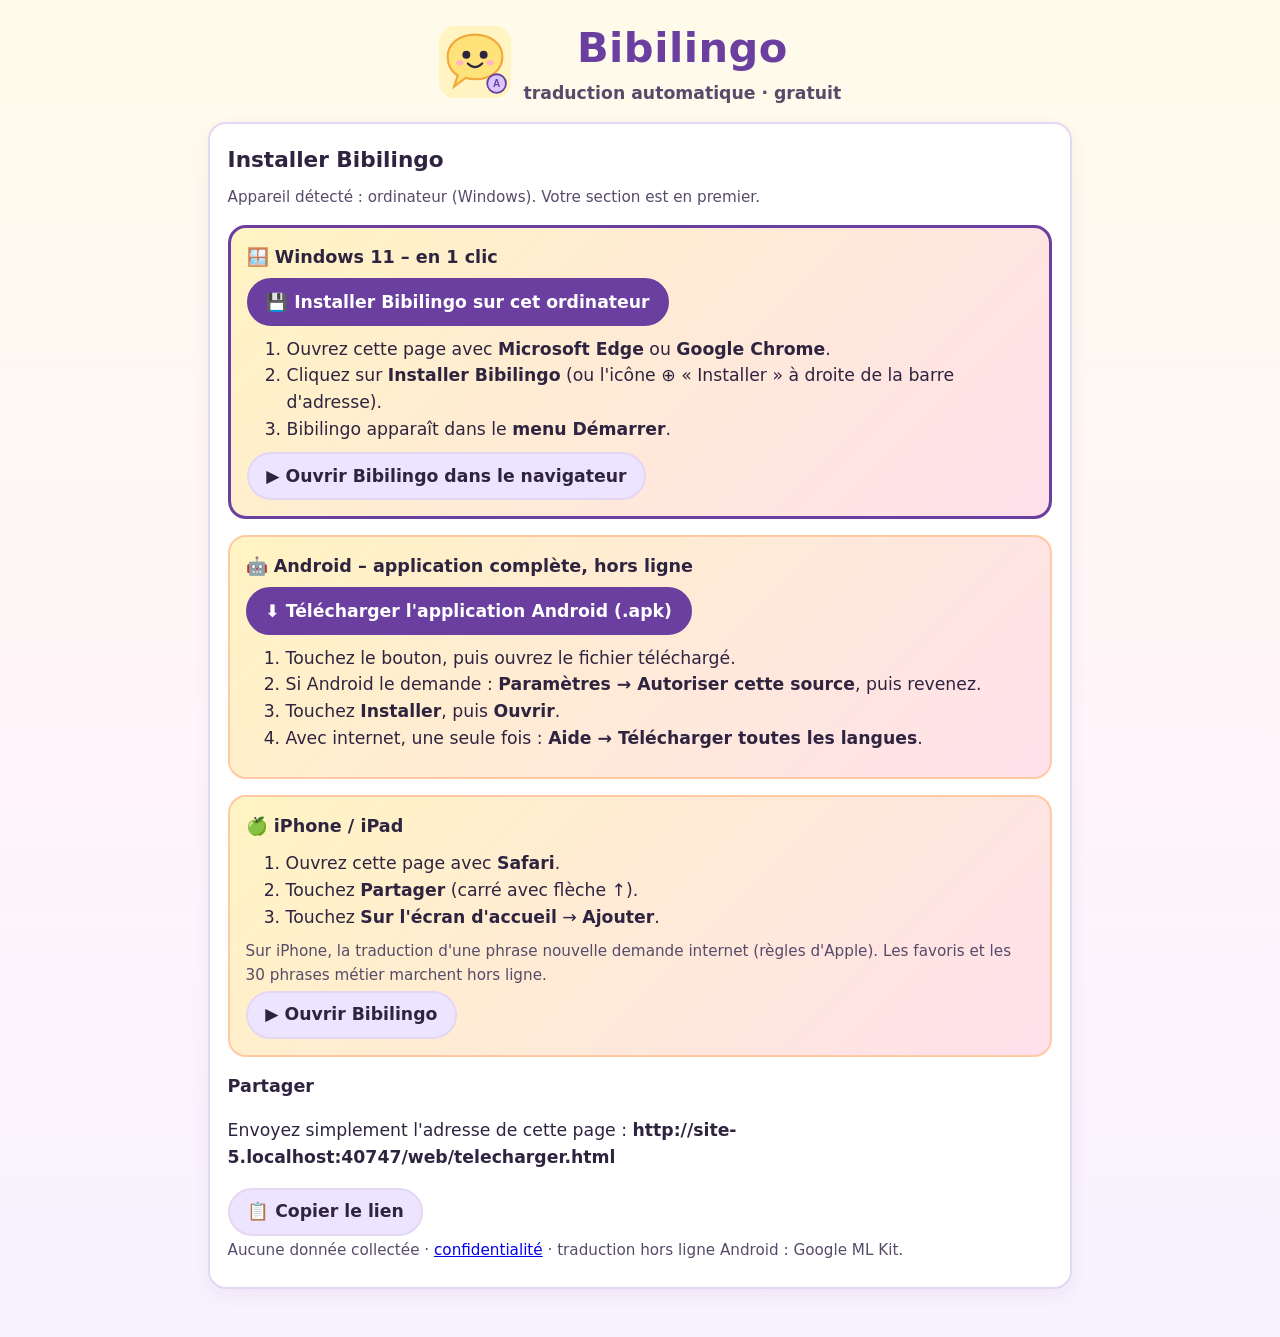
==== web/telecharger.html @ a71713a9 "Bibilingo 1.0.0 – application Android, site web et compilation automatique Co-Authored-By: Claude Op" ====
<!DOCTYPE html>
<html lang="fr">
<head>
<meta charset="utf-8">
<meta name="viewport" content="width=device-width, initial-scale=1">
<meta http-equiv="Content-Security-Policy" content="default-src 'self'; script-src 'self'; style-src 'self'; img-src 'self' data:; object-src 'none'; base-uri 'none'">
<title>Télécharger Bibilingo – traduction automatique</title>
<link rel="manifest" href="manifest.webmanifest">
<link rel="icon" href="icons/icon.svg" type="image/svg+xml">
<link rel="stylesheet" href="styles.css">
</head>
<body>
<header class="top">
  <img src="icons/icon.svg" width="72" height="72" alt="">
  <div><h1>Bibilingo</h1><p class="subtitle">traduction automatique · gratuit</p></div>
</header>
<main>
<section class="panel">
  <h2>Installer Bibilingo</h2>
  <p id="detect" class="hint" role="status"></p>

  <article class="result dl-card" id="c-android">
    <h3>🤖 Android – application complète, hors ligne</h3>
    <a class="btn primary" href="https://github.com/Bianca23-cloud/bibilingo/releases/latest/download/Bibilingo-android.apk">⬇️ Télécharger l'application Android (.apk)</a>
    <ol>
      <li>Touchez le bouton, puis ouvrez le fichier téléchargé.</li>
      <li>Si Android le demande : <strong>Paramètres → Autoriser cette source</strong>, puis revenez.</li>
      <li>Touchez <strong>Installer</strong>, puis <strong>Ouvrir</strong>.</li>
      <li>Avec internet, une seule fois : <strong>Aide → Télécharger toutes les langues</strong>.</li>
    </ol>
  </article>

  <article class="result dl-card" id="c-windows">
    <h3>🪟 Windows 11 – en 1 clic</h3>
    <button id="install" class="btn primary" type="button" hidden>💾 Installer Bibilingo sur cet ordinateur</button>
    <ol>
      <li>Ouvrez cette page avec <strong>Microsoft Edge</strong> ou <strong>Google Chrome</strong>.</li>
      <li>Cliquez sur <strong>Installer Bibilingo</strong> (ou l'icône ⊕ « Installer » à droite de la barre d'adresse).</li>
      <li>Bibilingo apparaît dans le <strong>menu Démarrer</strong>.</li>
    </ol>
    <a class="btn" href="index.html">▶️ Ouvrir Bibilingo dans le navigateur</a>
  </article>

  <article class="result dl-card" id="c-iphone">
    <h3>🍏 iPhone / iPad</h3>
    <ol>
      <li>Ouvrez cette page avec <strong>Safari</strong>.</li>
      <li>Touchez <strong>Partager</strong> (carré avec flèche ↑).</li>
      <li>Touchez <strong>Sur l'écran d'accueil</strong> → <strong>Ajouter</strong>.</li>
    </ol>
    <p class="hint">Sur iPhone, la traduction d'une phrase nouvelle demande internet (règles d'Apple). Les favoris et les 30 phrases métier marchent hors ligne.</p>
    <a class="btn" href="index.html">▶️ Ouvrir Bibilingo</a>
  </article>

  <h3>Partager</h3>
  <p>Envoyez simplement l'adresse de cette page : <strong id="share-url"></strong></p>
  <button id="copy-link" class="btn" type="button">📋 Copier le lien</button>
  <p class="hint">Aucune donnée collectée · <a href="privacy.html">confidentialité</a> · traduction hors ligne Android : Google ML Kit.</p>
</section>
</main>
<p id="toast" class="toast" role="status" aria-live="polite"></p>
<script src="telecharger.js"></script>
</body>
</html>
---- web/styles.css ----
:root{
  --jaune:#FFF4C2; --jaune-fort:#FFE27A; --orange:#FFD9B3; --orange-fort:#F2A93B;
  --mauve:#EDE4FF; --mauve-fort:#6B3FA0; --rose:#FFE0EC; --vert:#DDF5E6;
  --texte:#2E2440; --doux:#574B6A; --bord:#E3D7F2; --blanc:#fff;
  --r:18px;
}
*{box-sizing:border-box}
html{-webkit-text-size-adjust:100%}
body{margin:0;min-height:100vh;font-family:"Segoe UI",system-ui,-apple-system,Roboto,"Noto Sans",Arial,sans-serif;font-size:1.08rem;line-height:1.55;color:var(--texte);
  background:linear-gradient(180deg,#FFFBEA 0%,#FFF5FA 55%,#F7F2FF 100%);
  padding:env(safe-area-inset-top) env(safe-area-inset-right) env(safe-area-inset-bottom) env(safe-area-inset-left)}
button,select,textarea,input{font:inherit;color:inherit}
:focus-visible{outline:3px solid #E86A10;outline-offset:2px}
.sr-only{position:absolute;width:1px;height:1px;overflow:hidden;clip:rect(0 0 0 0);white-space:nowrap}
.skip{position:absolute;left:-999px;top:0}.skip:focus{left:1rem;top:1rem;background:#fff;padding:.5rem 1rem;z-index:20;border-radius:8px}

.top{display:flex;align-items:center;gap:.8rem;flex-wrap:wrap;justify-content:center;padding:1rem 1rem .4rem;text-align:center}
.top h1{margin:0;font-size:clamp(1.9rem,6vw,2.6rem);letter-spacing:.5px;color:var(--mauve-fort)}
.subtitle{margin:0;font-weight:600;color:var(--doux)}
.mascots{display:flex;gap:.2rem}
.mascots svg{width:64px;height:64px}
.net{flex-basis:100%;margin:.2rem 0 0;font-size:.95rem}
.net span{display:inline-block;padding:.1rem .7rem;border-radius:999px;background:var(--vert);border:1px solid #9BD3B0}
.net span.off{background:var(--orange);border-color:var(--orange-fort)}

.tabs{display:flex;gap:.4rem;overflow-x:auto;padding:.4rem 1rem;max-width:56rem;margin:0 auto;scrollbar-width:thin}
.tab{flex:1 0 auto;min-height:48px;border:2px solid var(--bord);background:var(--blanc);border-radius:999px;padding:.4rem 1rem;cursor:pointer;font-weight:600}
.tab[aria-current="page"]{background:var(--jaune-fort);border-color:var(--orange-fort)}

main{max-width:56rem;margin:0 auto;padding:.5rem 1rem 3rem}
.panel{background:var(--blanc);border:2px solid var(--bord);border-radius:var(--r);padding:1rem 1.1rem 1.3rem;box-shadow:0 6px 18px rgba(107,63,160,.07)}
h2{margin:.2rem 0 .6rem;font-size:1.35rem}
h3{font-size:1.1rem;margin:1rem 0 .4rem}

.langs{display:grid;grid-template-columns:1fr 1fr;gap:1rem;align-items:end}
@media (max-width:560px){.langs{grid-template-columns:1fr}}
fieldset{border:0;margin:0;padding:0;display:flex;gap:.5rem;flex-wrap:wrap}
legend,.tgt label{font-weight:700;margin-bottom:.35rem;display:block}
.pill{display:inline-flex;align-items:center;gap:.4rem;min-height:48px;padding:.3rem 1rem;border-radius:999px;background:var(--mauve);border:2px solid var(--bord);cursor:pointer}
.pill:has(input:checked){background:var(--jaune-fort);border-color:var(--orange-fort);font-weight:700}
.pill input{width:1.2rem;height:1.2rem;accent-color:var(--mauve-fort)}
select{width:100%;min-height:48px;padding:.4rem .7rem;border-radius:12px;border:2px solid var(--bord);background:var(--jaune)}

.input-zone{margin-top:1rem;display:grid;gap:.7rem}
.mic{display:flex;align-items:center;justify-content:center;gap:.7rem;min-height:84px;border-radius:999px;border:3px solid var(--orange-fort);
  background:linear-gradient(135deg,var(--jaune-fort),#FFC8A0);font-size:1.25rem;font-weight:700;cursor:pointer}
.mic-ico{font-size:2rem}
.mic[aria-pressed="true"]{background:linear-gradient(135deg,#FFB3C7,#D9C6FF);border-color:var(--mauve-fort)}
textarea{width:100%;border-radius:14px;border:2px solid var(--bord);padding:.7rem .9rem;background:#FFFDF6;resize:vertical;font-size:1.15rem}
.row{display:flex;flex-wrap:wrap;gap:.5rem;align-items:center}
.btn{min-height:48px;padding:.4rem 1.1rem;border-radius:999px;border:2px solid var(--bord);background:var(--mauve);cursor:pointer;font-weight:600;text-decoration:none;display:inline-flex;align-items:center;color:var(--texte)}
.btn.primary{background:var(--mauve-fort);border-color:var(--mauve-fort);color:#fff}
.btn:disabled{opacity:.55;cursor:not-allowed}
.link{background:none;border:0;padding:0;color:var(--mauve-fort);text-decoration:underline;font-weight:700;cursor:pointer}
.hint{color:var(--doux);font-size:.95rem;margin:.2rem 0}

.result{margin-top:1rem;border-radius:var(--r);padding:1rem;background:linear-gradient(135deg,var(--jaune),var(--rose));border:2px solid #FFC9A3}
.badge{display:inline-block;margin:0;padding:.1rem .7rem;border-radius:999px;background:#fff;font-size:.88rem;border:1px solid var(--bord)}
.r-text{font-size:clamp(1.35rem,4.5vw,1.8rem);font-weight:700;margin:.6rem 0;word-break:break-word}
.words-title{font-size:1rem;margin:.9rem 0 .3rem}
.words{display:flex;flex-wrap:wrap;gap:.4rem}
.word{min-height:44px;min-width:44px;padding:.3rem .8rem;border-radius:12px;border:2px solid #fff;background:rgba(255,255,255,.75);cursor:pointer;font-size:1.1rem}
.word.playing{background:var(--jaune-fort);border-color:var(--orange-fort)}

.fallback{margin-top:1rem;padding:1rem;border-radius:var(--r);background:var(--orange);border:2px solid var(--orange-fort)}

.cats{display:flex;flex-wrap:wrap;gap:.4rem;margin:.6rem 0}
.cat{min-height:44px;border-radius:999px;border:2px solid var(--bord);background:var(--mauve);padding:.3rem .9rem;cursor:pointer;font-weight:600}
.cat[aria-pressed="true"]{background:var(--jaune-fort);border-color:var(--orange-fort)}
.phrases{list-style:none;padding:0;margin:0;display:grid;gap:.6rem}
.phrases li{border:2px solid var(--bord);border-radius:14px;padding:.7rem .9rem;background:#FFFDF8;display:grid;grid-template-columns:1fr auto;gap:.4rem;align-items:center}
.ph-src{margin:0;color:var(--doux);font-size:.95rem}
.ph-tgt{margin:.1rem 0 0;font-weight:700;font-size:1.15rem}
.ph-btns{display:flex;gap:.3rem}
.icon-btn{min-width:48px;min-height:48px;border-radius:50%;border:2px solid var(--bord);background:var(--jaune);cursor:pointer;font-size:1.2rem}
.caps li{margin:.2rem 0}

.modal{position:fixed;inset:0;background:rgba(46,36,64,.45);display:grid;place-items:center;padding:1rem;z-index:30}
.modal[hidden]{display:none}
.modal-box{max-width:30rem;background:#fff;border-radius:var(--r);padding:1.2rem;border:3px solid var(--mauve-fort)}
.toast{position:fixed;left:50%;bottom:1.2rem;transform:translateX(-50%);background:var(--texte);color:#fff;padding:.5rem 1rem;border-radius:999px;margin:0;opacity:0;pointer-events:none;transition:opacity .2s}
.toast.show{opacity:1}

@media (prefers-reduced-motion:no-preference){
  .mascots .bibi{animation:bob 3s ease-in-out infinite}
  .mascots .lingo{animation:bob 3s ease-in-out .6s infinite}
  body.listening .mascots svg{animation:wiggle .5s ease-in-out infinite}
  @keyframes bob{50%{transform:translateY(-5px)}}
  @keyframes wiggle{25%{transform:rotate(-6deg)}75%{transform:rotate(6deg)}}
}
@media (forced-colors:active){.btn,.tab,.pill,.mic{border:2px solid ButtonText}}
.settings{display:grid;gap:.5rem;justify-items:start}
.settings select{max-width:16rem}
.dl-card{margin:1rem 0}.dl-card h3{margin-top:0}.dl-card ol{margin:.6rem 0}
.dl-card.mine{border-width:3px;border-color:var(--mauve-fort)}
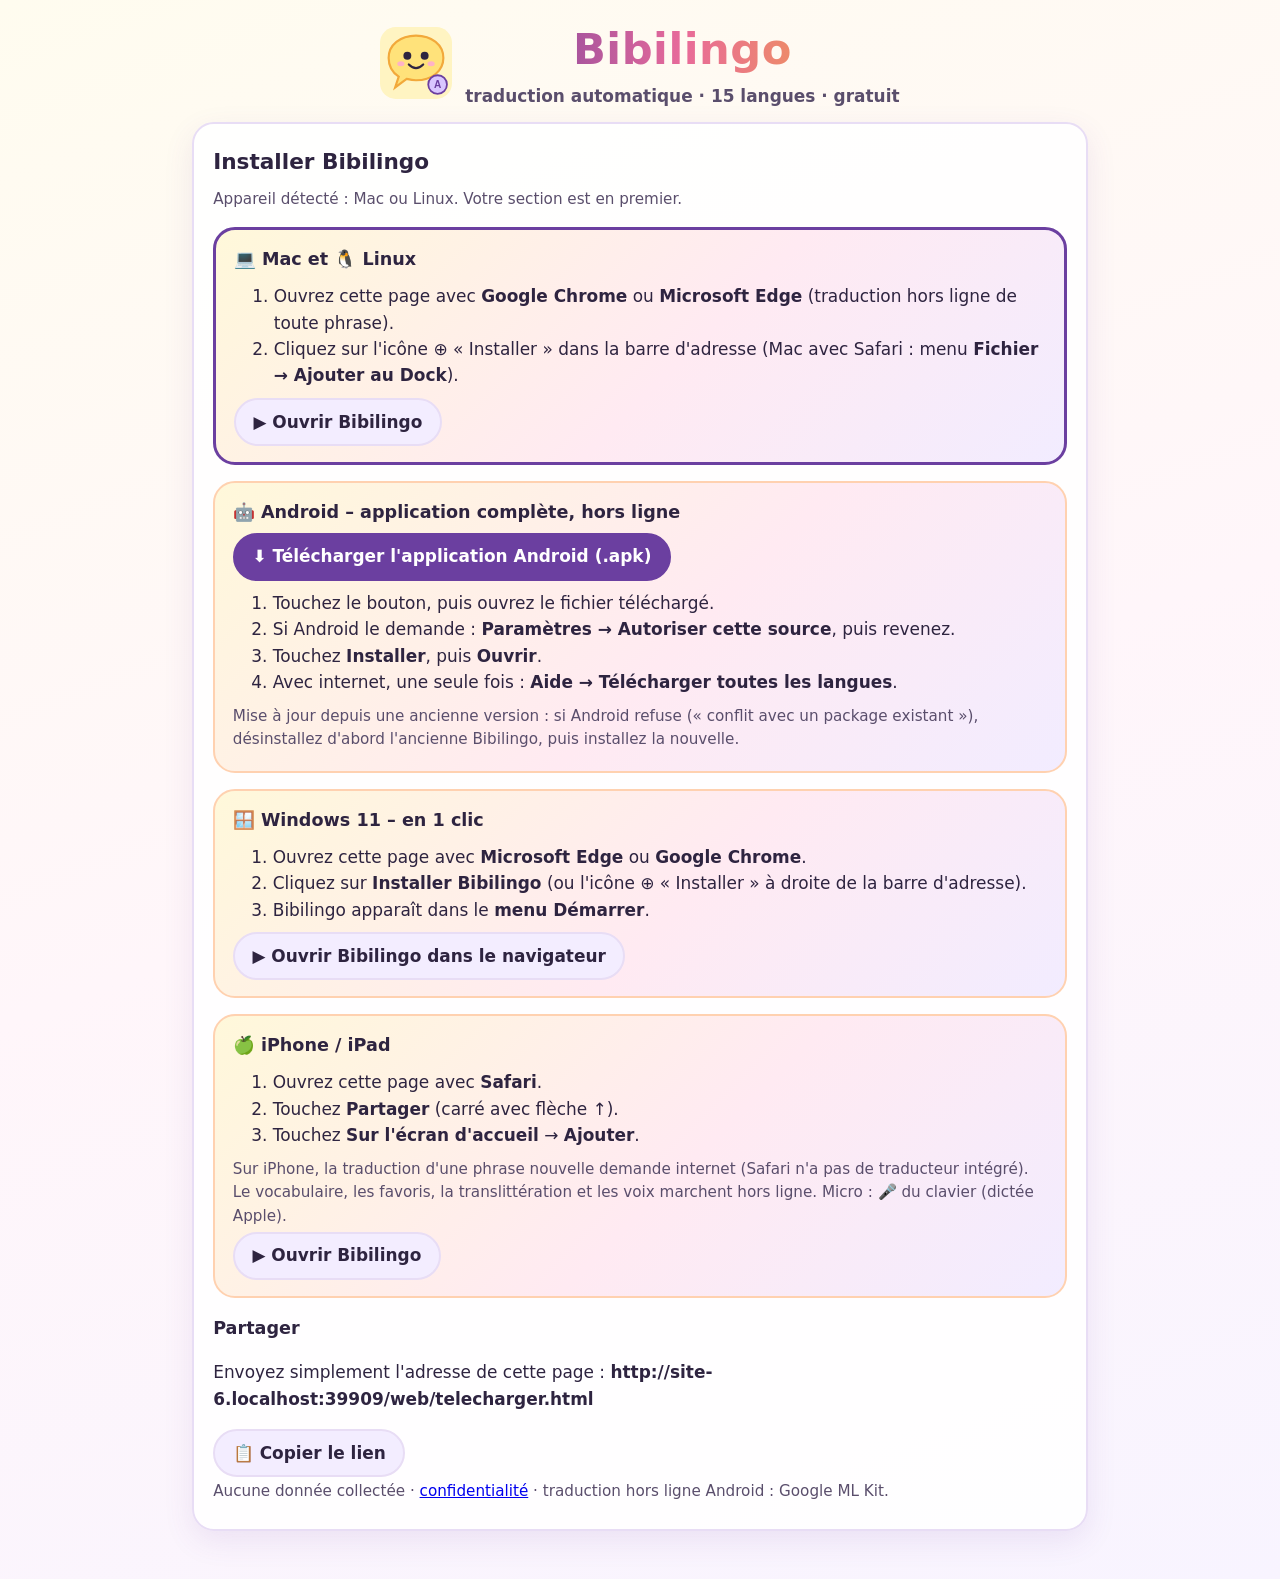
==== commit 08dbdc1e: "Bibilingo 2.0 : 15 langues en entrée et en sortie, translittération, vocabulaire, voix natives Langu" ====
--- a/web/telecharger.html
+++ b/web/telecharger.html
@@ -12,7 +12,7 @@
 <body>
 <header class="top">
   <img src="icons/icon.svg" width="72" height="72" alt="">
-  <div><h1>Bibilingo</h1><p class="subtitle">traduction automatique · gratuit</p></div>
+  <div><h1>Bibilingo</h1><p class="subtitle">traduction automatique · 15 langues · gratuit</p></div>
 </header>
 <main>
 <section class="panel">
@@ -28,6 +28,7 @@
       <li>Touchez <strong>Installer</strong>, puis <strong>Ouvrir</strong>.</li>
       <li>Avec internet, une seule fois : <strong>Aide → Télécharger toutes les langues</strong>.</li>
     </ol>
+    <p class="hint">Mise à jour depuis une ancienne version : si Android refuse (« conflit avec un package existant »), désinstallez d'abord l'ancienne Bibilingo, puis installez la nouvelle.</p>
   </article>
 
   <article class="result dl-card" id="c-windows">
@@ -48,7 +49,16 @@
       <li>Touchez <strong>Partager</strong> (carré avec flèche ↑).</li>
       <li>Touchez <strong>Sur l'écran d'accueil</strong> → <strong>Ajouter</strong>.</li>
     </ol>
-    <p class="hint">Sur iPhone, la traduction d'une phrase nouvelle demande internet (règles d'Apple). Les favoris et les 30 phrases métier marchent hors ligne.</p>
+    <p class="hint">Sur iPhone, la traduction d'une phrase nouvelle demande internet (Safari n'a pas de traducteur intégré). Le vocabulaire, les favoris, la translittération et les voix marchent hors ligne. Micro : 🎤 du clavier (dictée Apple).</p>
+    <a class="btn" href="index.html">▶️ Ouvrir Bibilingo</a>
+  </article>
+
+  <article class="result dl-card" id="c-mac">
+    <h3>💻 Mac et 🐧 Linux</h3>
+    <ol>
+      <li>Ouvrez cette page avec <strong>Google Chrome</strong> ou <strong>Microsoft Edge</strong> (traduction hors ligne de toute phrase).</li>
+      <li>Cliquez sur l'icône ⊕ « Installer » dans la barre d'adresse (Mac avec Safari : menu <strong>Fichier → Ajouter au Dock</strong>).</li>
+    </ol>
     <a class="btn" href="index.html">▶️ Ouvrir Bibilingo</a>
   </article>
 
--- a/web/styles.css
+++ b/web/styles.css
@@ -1,95 +1,167 @@
 :root{
-  --jaune:#FFF4C2; --jaune-fort:#FFE27A; --orange:#FFD9B3; --orange-fort:#F2A93B;
-  --mauve:#EDE4FF; --mauve-fort:#6B3FA0; --rose:#FFE0EC; --vert:#DDF5E6;
-  --texte:#2E2440; --doux:#574B6A; --bord:#E3D7F2; --blanc:#fff;
-  --r:18px;
+  --jaune:#FFF8D9; --jaune-fort:#FFE27A; --orange:#FFE6CC; --orange-fort:#F2A93B;
+  --mauve:#F3EDFF; --mauve-fort:#6B3FA0; --rose:#FFE9F1; --rose-fort:#E86A9A; --vert:#E3F7EA;
+  --texte:#2E2440; --doux:#5A4E6C; --bord:#E8DDF5; --blanc:#fff;
+  --r:22px; --ombre:0 10px 30px rgba(107,63,160,.10);
 }
 *{box-sizing:border-box}
+[hidden]{display:none!important}
 html{-webkit-text-size-adjust:100%}
-body{margin:0;min-height:100vh;font-family:"Segoe UI",system-ui,-apple-system,Roboto,"Noto Sans",Arial,sans-serif;font-size:1.08rem;line-height:1.55;color:var(--texte);
-  background:linear-gradient(180deg,#FFFBEA 0%,#FFF5FA 55%,#F7F2FF 100%);
+body{margin:0;min-height:100vh;font-family:"Segoe UI",system-ui,-apple-system,Roboto,"Noto Sans","Noto Sans CJK JP","Noto Sans SC",Arial,sans-serif;font-size:1.06rem;line-height:1.55;color:var(--texte);
+  background:linear-gradient(160deg,#FFFCEF 0%,#FFF6FA 50%,#F8F4FF 100%);overflow-x:hidden;
   padding:env(safe-area-inset-top) env(safe-area-inset-right) env(safe-area-inset-bottom) env(safe-area-inset-left)}
 button,select,textarea,input{font:inherit;color:inherit}
 :focus-visible{outline:3px solid #E86A10;outline-offset:2px}
 .sr-only{position:absolute;width:1px;height:1px;overflow:hidden;clip:rect(0 0 0 0);white-space:nowrap}
 .skip{position:absolute;left:-999px;top:0}.skip:focus{left:1rem;top:1rem;background:#fff;padding:.5rem 1rem;z-index:20;border-radius:8px}
 
-.top{display:flex;align-items:center;gap:.8rem;flex-wrap:wrap;justify-content:center;padding:1rem 1rem .4rem;text-align:center}
-.top h1{margin:0;font-size:clamp(1.9rem,6vw,2.6rem);letter-spacing:.5px;color:var(--mauve-fort)}
+/* fond animé très doux */
+.blobs{position:fixed;inset:0;z-index:-1;pointer-events:none;overflow:hidden}
+.blobs i{position:absolute;width:42vmax;height:42vmax;border-radius:50%;filter:blur(60px);opacity:.45}
+.blobs i:nth-child(1){background:#FFEFA8;left:-12vmax;top:-14vmax}
+.blobs i:nth-child(2){background:#FFD6E6;right:-14vmax;top:20vh}
+.blobs i:nth-child(3){background:#E6DAFF;left:20vw;bottom:-20vmax}
+
+.top{display:flex;align-items:center;gap:.8rem;flex-wrap:wrap;justify-content:center;padding:1rem 1rem .3rem;text-align:center}
+.top h1{margin:0;font-size:clamp(2rem,6vw,2.7rem);letter-spacing:.5px;background:linear-gradient(90deg,#6B3FA0,#E86A9A,#F2A93B);-webkit-background-clip:text;background-clip:text;color:transparent}
+@media (forced-colors:active){.top h1{color:CanvasText;background:none}}
 .subtitle{margin:0;font-weight:600;color:var(--doux)}
 .mascots{display:flex;gap:.2rem}
-.mascots svg{width:64px;height:64px}
+.mascots svg{width:66px;height:66px;overflow:visible}
 .net{flex-basis:100%;margin:.2rem 0 0;font-size:.95rem}
-.net span{display:inline-block;padding:.1rem .7rem;border-radius:999px;background:var(--vert);border:1px solid #9BD3B0}
+.net span{display:inline-block;padding:.1rem .8rem;border-radius:999px;background:var(--vert);border:1px solid #A8DDBB}
 .net span.off{background:var(--orange);border-color:var(--orange-fort)}
 
-.tabs{display:flex;gap:.4rem;overflow-x:auto;padding:.4rem 1rem;max-width:56rem;margin:0 auto;scrollbar-width:thin}
-.tab{flex:1 0 auto;min-height:48px;border:2px solid var(--bord);background:var(--blanc);border-radius:999px;padding:.4rem 1rem;cursor:pointer;font-weight:600}
+.tabs{display:flex;gap:.4rem;overflow-x:auto;padding:.5rem 1rem;max-width:58rem;margin:0 auto;scrollbar-width:thin}
+.tab{flex:1 0 auto;min-height:48px;border:2px solid var(--bord);background:rgba(255,255,255,.85);border-radius:999px;padding:.4rem 1rem;cursor:pointer;font-weight:600;transition:transform .15s,background .2s}
+.tab:hover{transform:translateY(-2px)}
 .tab[aria-current="page"]{background:var(--jaune-fort);border-color:var(--orange-fort)}
 
-main{max-width:56rem;margin:0 auto;padding:.5rem 1rem 3rem}
-.panel{background:var(--blanc);border:2px solid var(--bord);border-radius:var(--r);padding:1rem 1.1rem 1.3rem;box-shadow:0 6px 18px rgba(107,63,160,.07)}
+main{max-width:58rem;margin:0 auto;padding:.5rem 1rem 3rem}
+.panel{background:rgba(255,255,255,.92);border:2px solid var(--bord);border-radius:var(--r);padding:1.1rem 1.2rem 1.4rem;box-shadow:var(--ombre)}
 h2{margin:.2rem 0 .6rem;font-size:1.35rem}
-h3{font-size:1.1rem;margin:1rem 0 .4rem}
+h3{font-size:1.1rem;margin:1.1rem 0 .4rem}
 
-.langs{display:grid;grid-template-columns:1fr 1fr;gap:1rem;align-items:end}
-@media (max-width:560px){.langs{grid-template-columns:1fr}}
-fieldset{border:0;margin:0;padding:0;display:flex;gap:.5rem;flex-wrap:wrap}
-legend,.tgt label{font-weight:700;margin-bottom:.35rem;display:block}
-.pill{display:inline-flex;align-items:center;gap:.4rem;min-height:48px;padding:.3rem 1rem;border-radius:999px;background:var(--mauve);border:2px solid var(--bord);cursor:pointer}
-.pill:has(input:checked){background:var(--jaune-fort);border-color:var(--orange-fort);font-weight:700}
-.pill input{width:1.2rem;height:1.2rem;accent-color:var(--mauve-fort)}
-select{width:100%;min-height:48px;padding:.4rem .7rem;border-radius:12px;border:2px solid var(--bord);background:var(--jaune)}
+/* barre des langues */
+.langbar{display:grid;grid-template-columns:1fr auto 1fr;gap:.6rem;align-items:end}
+.lang-box label{display:flex;align-items:center;gap:.4rem;font-weight:700;margin-bottom:.3rem}
+.code{display:inline-block;min-width:3.2rem;text-align:center;padding:.05rem .5rem;border-radius:8px;background:var(--mauve-fort);color:#fff;font-size:.85rem;letter-spacing:.5px}
+.to .code{background:#B4561E}
+select{width:100%;min-height:52px;padding:.4rem .7rem;border-radius:16px;border:2px solid var(--bord);background:var(--jaune);cursor:pointer;font-weight:600}
+.to select{background:var(--rose)}
+.swap{width:56px;height:56px;border-radius:50%;border:3px solid var(--orange-fort);background:#fff;font-size:1.6rem;font-weight:700;cursor:pointer;box-shadow:0 4px 12px rgba(242,169,59,.35);transition:transform .2s}
+.swap:hover{transform:scale(1.08)}
+@media (max-width:560px){.langbar{grid-template-columns:1fr}.swap{justify-self:center;transform:rotate(90deg)}.swap:hover{transform:rotate(90deg) scale(1.08)}}
+.recent-row{margin:.5rem 0 0;display:flex;flex-wrap:wrap;gap:.3rem;align-items:center}
+.recent{display:inline-flex;flex-wrap:wrap;gap:.3rem}
+.chip{min-height:40px;min-width:48px;padding:.2rem .7rem;border-radius:999px;border:2px solid var(--bord);background:#fff;cursor:pointer;font-weight:700;font-size:.9rem;transition:transform .15s,background .15s}
+.chip:hover{transform:translateY(-2px);background:var(--rose)}
 
 .input-zone{margin-top:1rem;display:grid;gap:.7rem}
-.mic{display:flex;align-items:center;justify-content:center;gap:.7rem;min-height:84px;border-radius:999px;border:3px solid var(--orange-fort);
-  background:linear-gradient(135deg,var(--jaune-fort),#FFC8A0);font-size:1.25rem;font-weight:700;cursor:pointer}
-.mic-ico{font-size:2rem}
-.mic[aria-pressed="true"]{background:linear-gradient(135deg,#FFB3C7,#D9C6FF);border-color:var(--mauve-fort)}
-textarea{width:100%;border-radius:14px;border:2px solid var(--bord);padding:.7rem .9rem;background:#FFFDF6;resize:vertical;font-size:1.15rem}
+.mic{position:relative;display:flex;align-items:center;justify-content:center;gap:.7rem;min-height:88px;border-radius:999px;border:3px solid var(--orange-fort);
+  background:linear-gradient(135deg,#FFE88F,#FFCFA8 60%,#FFC3D6);font-size:1.2rem;font-weight:700;cursor:pointer;overflow:hidden;transition:transform .15s}
+.mic:active{transform:scale(.98)}
+.mic-ico{font-size:2rem;position:relative;z-index:1}
+.mic #mic-label{position:relative;z-index:1}
+.mic[aria-pressed="true"]{background:linear-gradient(135deg,#FFC3D6,#E4D6FF);border-color:var(--mauve-fort)}
+.rings{position:absolute;inset:0;display:grid;place-items:center;pointer-events:none}
+.rings i{position:absolute;width:60px;height:60px;border-radius:50%;border:3px solid rgba(107,63,160,.45);opacity:0}
+textarea,.search{width:100%;border-radius:16px;border:2px solid var(--bord);padding:.7rem .9rem;background:#FFFDF7;resize:vertical;font-size:1.15rem}
+.search{min-height:52px;margin:.4rem 0}
 .row{display:flex;flex-wrap:wrap;gap:.5rem;align-items:center}
-.btn{min-height:48px;padding:.4rem 1.1rem;border-radius:999px;border:2px solid var(--bord);background:var(--mauve);cursor:pointer;font-weight:600;text-decoration:none;display:inline-flex;align-items:center;color:var(--texte)}
+.btn{min-height:48px;padding:.4rem 1.1rem;border-radius:999px;border:2px solid var(--bord);background:var(--mauve);cursor:pointer;font-weight:600;text-decoration:none;display:inline-flex;align-items:center;color:var(--texte);transition:transform .15s,box-shadow .15s}
+.btn:hover{transform:translateY(-2px);box-shadow:0 4px 10px rgba(107,63,160,.15)}
 .btn.primary{background:var(--mauve-fort);border-color:var(--mauve-fort);color:#fff}
-.btn:disabled{opacity:.55;cursor:not-allowed}
+.btn.accent{background:var(--jaune-fort);border-color:var(--orange-fort)}
+.btn:disabled{opacity:.55;cursor:not-allowed;transform:none}
 .link{background:none;border:0;padding:0;color:var(--mauve-fort);text-decoration:underline;font-weight:700;cursor:pointer}
 .hint{color:var(--doux);font-size:.95rem;margin:.2rem 0}
 
-.result{margin-top:1rem;border-radius:var(--r);padding:1rem;background:linear-gradient(135deg,var(--jaune),var(--rose));border:2px solid #FFC9A3}
-.badge{display:inline-block;margin:0;padding:.1rem .7rem;border-radius:999px;background:#fff;font-size:.88rem;border:1px solid var(--bord)}
-.r-text{font-size:clamp(1.35rem,4.5vw,1.8rem);font-weight:700;margin:.6rem 0;word-break:break-word}
+/* résultat */
+.result{position:relative;margin-top:1rem;border-radius:var(--r);padding:1rem 1.1rem;background:linear-gradient(135deg,#FFF8DA,#FFEAF2 55%,#F2ECFF);border:2px solid #FFD1B0}
+.badges{margin:0;display:flex;flex-wrap:wrap;gap:.3rem}
+.badge{display:inline-block;padding:.1rem .7rem;border-radius:999px;background:#fff;font-size:.86rem;border:1px solid var(--bord);font-weight:600}
+.badge.soft{font-weight:400}
+.r-input{margin:.6rem 0 0;color:var(--doux);font-size:.98rem;word-break:break-word}
+.r-text{font-size:clamp(1.4rem,4.6vw,1.9rem);font-weight:700;margin:.2rem 0 .1rem;word-break:break-word}
+.roman{margin:0 0 .7rem;display:flex;flex-direction:column}
+.roman-text{font-size:1.2rem;font-style:italic;color:#7A3E9A}
+.roman-note{font-size:.82rem;color:var(--doux)}
 .words-title{font-size:1rem;margin:.9rem 0 .3rem}
 .words{display:flex;flex-wrap:wrap;gap:.4rem}
-.word{min-height:44px;min-width:44px;padding:.3rem .8rem;border-radius:12px;border:2px solid #fff;background:rgba(255,255,255,.75);cursor:pointer;font-size:1.1rem}
+.word{display:inline-flex;flex-direction:column;align-items:center;min-height:44px;min-width:44px;padding:.3rem .8rem;border-radius:14px;border:2px solid #fff;background:rgba(255,255,255,.8);cursor:pointer;font-size:1.1rem;transition:transform .15s}
+.word:hover{transform:translateY(-2px)}
+.w-roman{font-size:.78rem;color:#7A3E9A;font-style:italic}
 .word.playing{background:var(--jaune-fort);border-color:var(--orange-fort)}
+.sparkles{position:absolute;left:50%;top:1rem;pointer-events:none}
+.sp{position:absolute;font-size:1.3rem;opacity:0}
 
-.fallback{margin-top:1rem;padding:1rem;border-radius:var(--r);background:var(--orange);border:2px solid var(--orange-fort)}
+.fallback{margin-top:1rem;padding:1rem;border-radius:var(--r);background:var(--orange);border:2px solid var(--orange-fort);display:grid;gap:.5rem;justify-items:start}
+.fallback p{margin:0}
 
 .cats{display:flex;flex-wrap:wrap;gap:.4rem;margin:.6rem 0}
-.cat{min-height:44px;border-radius:999px;border:2px solid var(--bord);background:var(--mauve);padding:.3rem .9rem;cursor:pointer;font-weight:600}
+.cat{min-height:44px;border-radius:999px;border:2px solid var(--bord);background:var(--mauve);padding:.3rem .9rem;cursor:pointer;font-weight:600;transition:transform .15s}
+.cat:hover{transform:translateY(-2px)}
 .cat[aria-pressed="true"]{background:var(--jaune-fort);border-color:var(--orange-fort)}
 .phrases{list-style:none;padding:0;margin:0;display:grid;gap:.6rem}
-.phrases li{border:2px solid var(--bord);border-radius:14px;padding:.7rem .9rem;background:#FFFDF8;display:grid;grid-template-columns:1fr auto;gap:.4rem;align-items:center}
+.phrases li{border:2px solid var(--bord);border-radius:16px;padding:.7rem .9rem;background:#FFFDF9;display:grid;grid-template-columns:1fr auto;gap:.4rem;align-items:center}
 .ph-src{margin:0;color:var(--doux);font-size:.95rem}
 .ph-tgt{margin:.1rem 0 0;font-weight:700;font-size:1.15rem}
-.ph-btns{display:flex;gap:.3rem}
-.icon-btn{min-width:48px;min-height:48px;border-radius:50%;border:2px solid var(--bord);background:var(--jaune);cursor:pointer;font-size:1.2rem}
+.ph-roman{margin:0;font-style:italic;color:#7A3E9A}
+.ph-btns{display:flex;gap:.3rem;flex-wrap:wrap;justify-content:flex-end}
+.icon-btn{min-width:48px;min-height:48px;border-radius:50%;border:2px solid var(--bord);background:var(--jaune);cursor:pointer;font-size:1.2rem;transition:transform .15s}
+.icon-btn:hover{transform:scale(1.08)}
+.icon-btn.soft{background:var(--mauve)}
 .caps li{margin:.2rem 0}
+.voices{list-style:none;padding:0;margin:0;display:grid;gap:.5rem}
+.voices li{display:grid;gap:.2rem;padding:.5rem .7rem;border:2px solid var(--bord);border-radius:14px;background:#FFFDF9}
+.voices label{font-weight:700}
+.voices select{flex:1;min-width:12rem;max-width:34rem}
 
 .modal{position:fixed;inset:0;background:rgba(46,36,64,.45);display:grid;place-items:center;padding:1rem;z-index:30}
 .modal[hidden]{display:none}
 .modal-box{max-width:30rem;background:#fff;border-radius:var(--r);padding:1.2rem;border:3px solid var(--mauve-fort)}
-.toast{position:fixed;left:50%;bottom:1.2rem;transform:translateX(-50%);background:var(--texte);color:#fff;padding:.5rem 1rem;border-radius:999px;margin:0;opacity:0;pointer-events:none;transition:opacity .2s}
+.toast{position:fixed;left:50%;bottom:1.2rem;transform:translateX(-50%);background:var(--texte);color:#fff;padding:.5rem 1rem;border-radius:999px;margin:0;opacity:0;pointer-events:none;transition:opacity .2s;max-width:92vw;text-align:center}
 .toast.show{opacity:1}
+.settings{display:grid;gap:.5rem;justify-items:start}
+.settings select{max-width:16rem}
+.pill{display:inline-flex;align-items:center;gap:.4rem;min-height:48px;padding:.3rem 1rem;border-radius:999px;background:var(--mauve);border:2px solid var(--bord);cursor:pointer}
+.pill:has(input:checked){background:var(--jaune-fort);border-color:var(--orange-fort);font-weight:700}
+.pill input{width:1.2rem;height:1.2rem;accent-color:var(--mauve-fort)}
+.dl-card{margin:1rem 0}.dl-card h3{margin-top:0}.dl-card ol{margin:.6rem 0}
+.dl-card.mine{border-width:3px;border-color:var(--mauve-fort)}
 
+/* animations (désactivées si l'utilisateur réduit les animations) */
 @media (prefers-reduced-motion:no-preference){
+  .blobs i{animation:drift 22s ease-in-out infinite alternate}
+  .blobs i:nth-child(2){animation-duration:27s}
+  .blobs i:nth-child(3){animation-duration:31s}
   .mascots .bibi{animation:bob 3s ease-in-out infinite}
   .mascots .lingo{animation:bob 3s ease-in-out .6s infinite}
+  .mascots .eyes{transform-origin:50% 45%;animation:blink 5s infinite}
+  .mascots .lingo .eyes{animation-delay:1.3s}
   body.listening .mascots svg{animation:wiggle .5s ease-in-out infinite}
+  body.speaking .mascots .mouth{transform-origin:50% 57%;animation:talk .28s ease-in-out infinite}
+  body.speaking .mascots .wing{animation:flap .4s ease-in-out infinite;transform-origin:50% 60%}
+  body.thinking .mascots svg{animation:bob .6s ease-in-out infinite}
+  body.listening .rings i{animation:ring 1.6s ease-out infinite}
+  body.listening .rings i:nth-child(2){animation-delay:.5s}
+  body.listening .rings i:nth-child(3){animation-delay:1s}
+  .swap.spin{animation:spin .45s ease}
+  .result.pop{animation:pop .45s cubic-bezier(.2,1.4,.4,1)}
+  .sp{animation:burst 1s ease-out forwards}
+  .panel{animation:fadein .3s ease}
+  @keyframes drift{to{transform:translate(6vmax,4vmax) scale(1.1)}}
   @keyframes bob{50%{transform:translateY(-5px)}}
+  @keyframes blink{0%,94%,100%{transform:scaleY(1)}96%{transform:scaleY(.1)}}
   @keyframes wiggle{25%{transform:rotate(-6deg)}75%{transform:rotate(6deg)}}
+  @keyframes talk{50%{transform:scaleY(1.6)}}
+  @keyframes flap{50%{transform:scaleY(.8)}}
+  @keyframes ring{0%{opacity:.8;transform:scale(.6)}100%{opacity:0;transform:scale(5)}}
+  @keyframes spin{from{transform:rotate(0)}to{transform:rotate(180deg)}}
+  @keyframes pop{0%{transform:scale(.94) translateY(8px);opacity:0}100%{transform:none;opacity:1}}
+  @keyframes burst{0%{opacity:1;transform:translate(0,0) scale(.6)}100%{opacity:0;transform:translate(var(--dx),var(--dy)) scale(1.2)}}
+  @keyframes fadein{from{opacity:0;transform:translateY(6px)}to{opacity:1;transform:none}}
 }
-@media (forced-colors:active){.btn,.tab,.pill,.mic{border:2px solid ButtonText}}
-.settings{display:grid;gap:.5rem;justify-items:start}
-.settings select{max-width:16rem}
-.dl-card{margin:1rem 0}.dl-card h3{margin-top:0}.dl-card ol{margin:.6rem 0}
-.dl-card.mine{border-width:3px;border-color:var(--mauve-fort)}
+@media (max-width:560px) and (prefers-reduced-motion:no-preference){.swap.spin{animation:spin90 .45s ease}@keyframes spin90{from{transform:rotate(90deg)}to{transform:rotate(270deg)}}}
+@media (forced-colors:active){.btn,.tab,.pill,.mic,.swap,.chip{border:2px solid ButtonText}}
